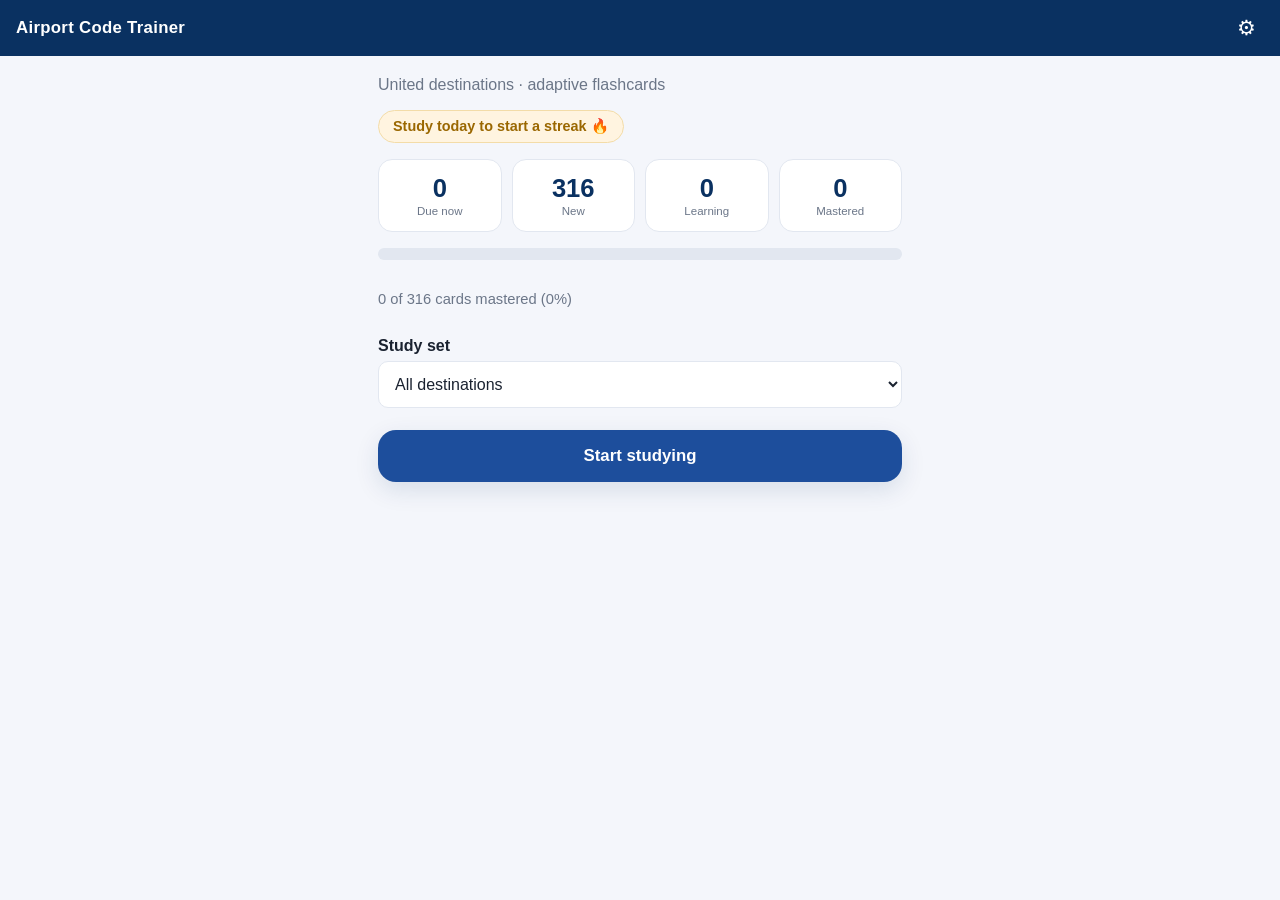
==== index.html @ 7ef23fb3 "Make mastery streak-based: 10 correct in a row = learned (same-day OK) Replaces calendar-interval ma" ====
<!DOCTYPE html>
<html lang="en">
  <head>
    <meta charset="UTF-8" />
    <meta name="viewport" content="width=device-width, initial-scale=1.0, viewport-fit=cover" />
    <meta name="theme-color" content="#0a3161" />
    <title>Airport Code Trainer</title>
    <link rel="manifest" href="manifest.webmanifest" />
    <link rel="apple-touch-icon" href="icons/icon-192.png" />
    <link rel="stylesheet" href="styles.css" />
  </head>
  <body>
    <header class="app-header">
      <h1>Airport Code Trainer</h1>
      <button id="settings-btn" class="icon-btn" aria-label="Settings">⚙︎</button>
    </header>

    <main id="app">
      <!-- HOME SCREEN -->
      <section id="home" class="screen">
        <p class="tagline">United destinations · adaptive flashcards</p>

        <div class="streak" id="streak-chip"></div>

        <div class="stats" id="stats">
          <div class="stat"><span class="stat-num" id="stat-due">0</span><span class="stat-label">Due now</span></div>
          <div class="stat"><span class="stat-num" id="stat-new">0</span><span class="stat-label">New</span></div>
          <div class="stat"><span class="stat-num" id="stat-learning">0</span><span class="stat-label">Learning</span></div>
          <div class="stat"><span class="stat-num" id="stat-mastered">0</span><span class="stat-label">Mastered</span></div>
        </div>

        <div class="progress-track" title="Share mastered">
          <div class="progress-fill" id="mastery-bar"></div>
        </div>
        <p class="muted" id="mastery-caption"></p>

        <label class="field scope-field">
          Study set
          <select id="scope-select">
            <option value="all">All destinations</option>
            <option value="Hub">Hubs only (8)</option>
            <option value="Domestic">Domestic only</option>
            <option value="International">International only</option>
          </select>
        </label>

        <button id="start-btn" class="primary big">Start studying</button>
        <p class="muted" id="nothing-due" hidden>
          Nothing is due right now — everything you've learned is resting. 🎉<br />
          Start anyway to drill or pull in new cards.
        </p>
      </section>

      <!-- STUDY SCREEN -->
      <section id="study" class="screen" hidden>
        <div class="session-bar">
          <div class="progress-track slim"><div class="progress-fill" id="session-bar"></div></div>
          <span class="muted" id="session-count"></span>
        </div>

        <div class="card" id="card" role="button" tabindex="0" aria-label="Tap to flip">
          <div class="card-dir" id="card-dir"></div>
          <div class="card-prompt" id="card-prompt"></div>
          <div class="card-answer" id="card-answer" hidden></div>
          <div class="card-hint" id="card-hint">Tap to reveal</div>
        </div>

        <div class="grade-row" id="grade-row" hidden>
          <button class="grade miss" id="miss-btn">Missed it <span class="key">1</span></button>
          <button class="grade got" id="got-btn">Got it <span class="key">2</span></button>
        </div>
        <button class="link-btn" id="end-session-btn">End session</button>
      </section>

      <!-- SUMMARY SCREEN -->
      <section id="summary" class="screen" hidden>
        <h2>Session complete 🎉</h2>
        <div class="stats">
          <div class="stat"><span class="stat-num" id="sum-reviewed">0</span><span class="stat-label">Reviewed</span></div>
          <div class="stat"><span class="stat-num" id="sum-got">0</span><span class="stat-label">Got it</span></div>
          <div class="stat"><span class="stat-num" id="sum-missed">0</span><span class="stat-label">Missed</span></div>
        </div>
        <p class="muted" id="sum-accuracy"></p>
        <button id="again-btn" class="primary big">Study more</button>
        <button class="link-btn" id="home-btn">Back home</button>
      </section>

      <!-- SETTINGS SCREEN -->
      <section id="settings" class="screen" hidden>
        <h2>Settings</h2>
        <label class="field">
          Cards to learn at once
          <input type="number" id="active-limit" min="2" max="120" step="1" />
          <span class="muted">Answer a card right 10 times in a row to learn it (just 3 to refresh one you knew). New destinations are added as you learn these — hubs and major cities first.</span>
        </label>

        <div class="settings-actions">
          <button class="secondary" id="export-btn">Export progress</button>
          <button class="secondary" id="import-btn">Import progress</button>
          <input type="file" id="import-file" accept="application/json" hidden />
          <button class="danger" id="reset-btn">Reset all progress</button>
        </div>
        <button class="link-btn" id="settings-back-btn">Back</button>
        <p class="muted footnote">
          Progress is saved on this device. Export to back it up or move to another phone.
        </p>
      </section>
    </main>

    <!-- Order matters: data + engine + storage, then the app that wires them up. -->
    <script src="js/data.js"></script>
    <script src="js/srs.js"></script>
    <script src="js/storage.js"></script>
    <script src="js/app.js"></script>
  </body>
</html>
---- styles.css ----
:root {
  --navy: #0a3161;       /* United-ish deep blue */
  --blue: #1d4e9c;
  --sky: #4a90d9;
  --gold: #f0a500;
  --bg: #f4f6fb;
  --card: #ffffff;
  --ink: #1a2230;
  --muted: #6b7688;
  --good: #2e8b57;
  --bad: #c0392b;
  --line: #e2e7f0;
  --radius: 18px;
  --shadow: 0 8px 24px rgba(10, 49, 97, 0.12);
}

* { box-sizing: border-box; }

/* Force the `hidden` attribute to always win. Author `display` rules (e.g.
   .screen { display:flex }) otherwise override the browser's [hidden] rule,
   which would leave every screen rendered at once and break navigation. */
[hidden] { display: none !important; }

html, body {
  margin: 0;
  padding: 0;
  background: var(--bg);
  color: var(--ink);
  font-family: -apple-system, BlinkMacSystemFont, "Segoe UI", Roboto, Helvetica, Arial, sans-serif;
  -webkit-font-smoothing: antialiased;
}

body {
  min-height: 100vh;
  display: flex;
  flex-direction: column;
}

/* Header */
.app-header {
  background: var(--navy);
  color: #fff;
  display: flex;
  align-items: center;
  justify-content: space-between;
  padding: env(safe-area-inset-top, 0) 16px 0;
  height: calc(56px + env(safe-area-inset-top, 0));
}
.app-header h1 {
  font-size: 1.05rem;
  letter-spacing: 0.3px;
  margin: 0;
}
.icon-btn {
  background: transparent;
  border: none;
  color: #fff;
  font-size: 1.3rem;
  cursor: pointer;
  padding: 8px;
}

/* Layout */
#app {
  flex: 1;
  width: 100%;
  max-width: 560px;
  margin: 0 auto;
  padding: 20px 18px calc(28px + env(safe-area-inset-bottom, 0));
  display: flex;
  flex-direction: column;
}
.screen { display: flex; flex-direction: column; gap: 16px; }

.tagline { color: var(--muted); margin: 0; }
.streak {
  align-self: flex-start;
  background: #fff4e0;
  color: #9a6700;
  border: 1px solid #f3dca8;
  border-radius: 999px;
  padding: 7px 14px;
  font-size: 0.9rem;
  font-weight: 700;
}
.scope-field select {
  padding: 13px 12px;
  font-size: 1rem;
  border: 1px solid var(--line);
  border-radius: 10px;
  background: #fff;
  color: var(--ink);
}
.muted { color: var(--muted); font-size: 0.92rem; }
.footnote { margin-top: 8px; }
h2 { margin: 4px 0; }

/* Stats grid */
.stats {
  display: grid;
  grid-template-columns: repeat(4, 1fr);
  gap: 10px;
}
.stat {
  background: var(--card);
  border: 1px solid var(--line);
  border-radius: 14px;
  padding: 14px 6px;
  text-align: center;
}
.stat-num { display: block; font-size: 1.6rem; font-weight: 700; color: var(--navy); }
.stat-label { display: block; font-size: 0.72rem; color: var(--muted); margin-top: 2px; }

/* Progress bars */
.progress-track {
  background: var(--line);
  border-radius: 999px;
  height: 12px;
  overflow: hidden;
}
.progress-track.slim { height: 8px; flex: 1; }
.progress-fill {
  height: 100%;
  width: 0%;
  background: linear-gradient(90deg, var(--sky), var(--gold));
  transition: width 0.25s ease;
}

/* Buttons */
button { font-family: inherit; }
.primary {
  background: var(--blue);
  color: #fff;
  border: none;
  border-radius: var(--radius);
  padding: 16px;
  font-size: 1.05rem;
  font-weight: 600;
  cursor: pointer;
  box-shadow: var(--shadow);
}
.primary:active { transform: translateY(1px); }
.big { margin-top: 6px; }
.secondary {
  background: #fff;
  color: var(--navy);
  border: 1px solid var(--line);
  border-radius: 12px;
  padding: 14px;
  font-size: 1rem;
  cursor: pointer;
}
.danger {
  background: #fff;
  color: var(--bad);
  border: 1px solid #f0c9c4;
  border-radius: 12px;
  padding: 14px;
  font-size: 1rem;
  cursor: pointer;
}
.link-btn {
  background: none;
  border: none;
  color: var(--muted);
  text-decoration: underline;
  cursor: pointer;
  padding: 8px;
  align-self: center;
}

/* Study card */
.session-bar { display: flex; align-items: center; gap: 10px; }
.card {
  background: var(--card);
  border: 1px solid var(--line);
  border-radius: var(--radius);
  box-shadow: var(--shadow);
  min-height: 46vh;
  display: flex;
  flex-direction: column;
  align-items: center;
  justify-content: center;
  gap: 12px;
  padding: 24px;
  text-align: center;
  cursor: pointer;
  user-select: none;
  transition: border-color 0.2s ease;
}
.card.flipped { border-color: var(--sky); }
.card-dir {
  text-transform: uppercase;
  letter-spacing: 1.5px;
  font-size: 0.72rem;
  color: var(--muted);
}
.card-prompt {
  font-size: 3.2rem;
  font-weight: 800;
  color: var(--navy);
  line-height: 1.1;
}
.card-answer {
  font-size: 1.7rem;
  font-weight: 600;
  color: var(--blue);
  border-top: 1px dashed var(--line);
  padding-top: 16px;
  width: 100%;
}
.card-hint { color: var(--muted); font-size: 0.85rem; }

/* Grade buttons */
.grade-row { display: grid; grid-template-columns: 1fr 1fr; gap: 12px; }
.grade {
  border: none;
  border-radius: var(--radius);
  padding: 18px;
  font-size: 1.05rem;
  font-weight: 700;
  color: #fff;
  cursor: pointer;
  display: flex;
  align-items: center;
  justify-content: center;
  gap: 8px;
}
.grade:active { transform: translateY(1px); }
.grade.miss { background: var(--bad); }
.grade.got { background: var(--good); }
.key {
  font-size: 0.7rem;
  opacity: 0.7;
  border: 1px solid rgba(255, 255, 255, 0.5);
  border-radius: 5px;
  padding: 1px 6px;
}

/* Settings */
.field { display: flex; flex-direction: column; gap: 6px; font-weight: 600; }
.field input {
  padding: 12px;
  font-size: 1rem;
  border: 1px solid var(--line);
  border-radius: 10px;
}
.settings-actions { display: flex; flex-direction: column; gap: 10px; margin-top: 8px; }

/* Desktop: keys are only relevant with a keyboard */
@media (hover: none) {
  .key { display: none; }
}
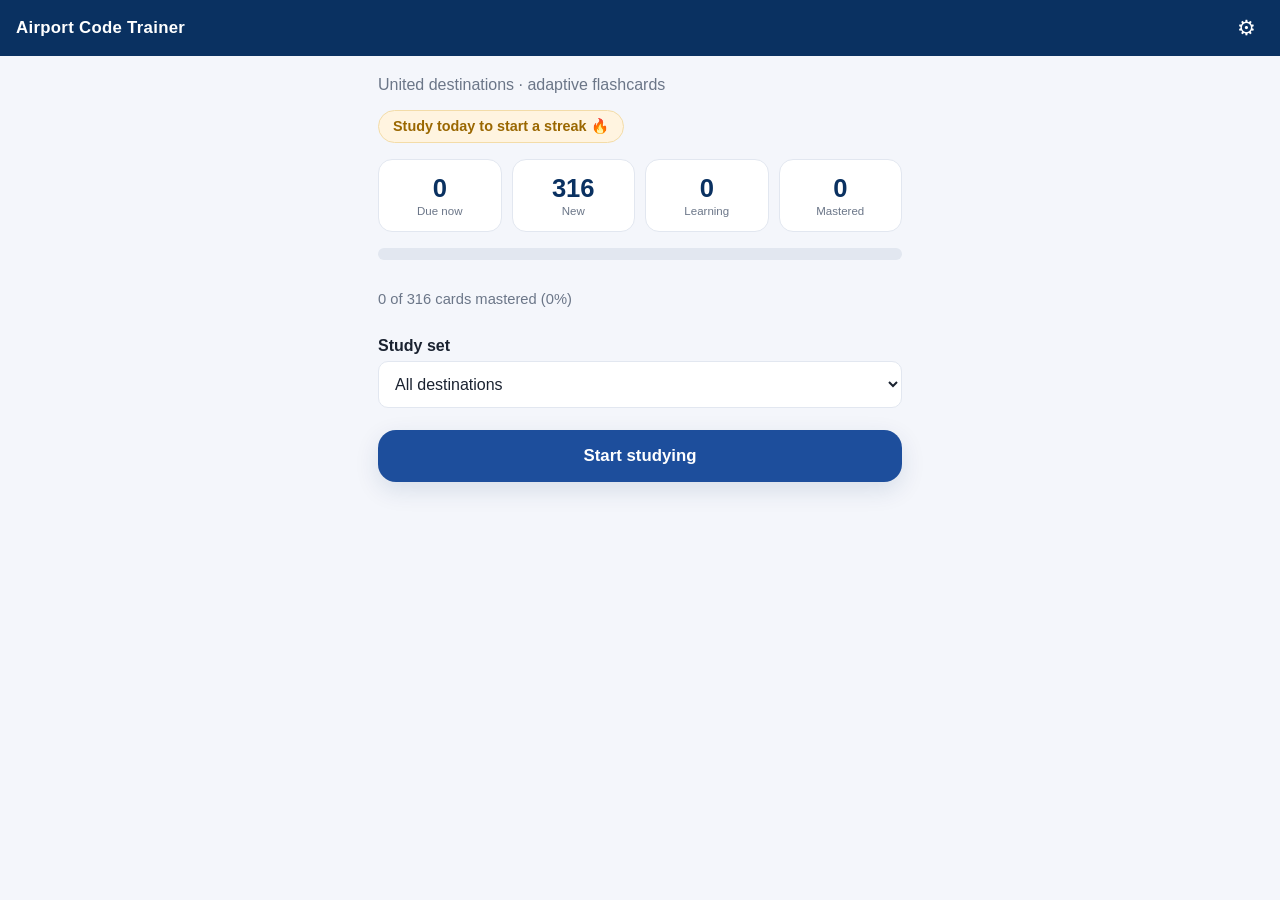
==== commit 75793e9f: "Lower relearn refresh from 3 to 2 correct in a row A card she already knew but later missed now retu" ====
--- a/index.html
+++ b/index.html
@@ -59,6 +59,7 @@
         </div>
 
         <div class="card" id="card" role="button" tabindex="0" aria-label="Tap to flip">
+          <div class="card-streak" id="card-streak"></div>
           <div class="card-dir" id="card-dir"></div>
           <div class="card-prompt" id="card-prompt"></div>
           <div class="card-answer" id="card-answer" hidden></div>
@@ -91,7 +92,7 @@
         <label class="field">
           Cards to learn at once
           <input type="number" id="active-limit" min="2" max="120" step="1" />
-          <span class="muted">Answer a card right 10 times in a row to learn it (just 3 to refresh one you knew). New destinations are added as you learn these — hubs and major cities first.</span>
+          <span class="muted">Answer a card right 4 times in a row to learn it (just 2 to refresh one you knew). New destinations are added as you learn these — hubs and major cities first.</span>
         </label>
 
         <div class="settings-actions">
@@ -107,6 +108,9 @@
       </section>
     </main>
 
+    <!-- Pops up after a hot streak of correct answers. -->
+    <div id="cheer-toast" class="cheer-toast" role="status" aria-live="polite"></div>
+
     <!-- Order matters: data + engine + storage, then the app that wires them up. -->
     <script src="js/data.js"></script>
     <script src="js/srs.js"></script>
--- a/styles.css
+++ b/styles.css
@@ -173,6 +173,7 @@
 .session-bar { display: flex; align-items: center; gap: 10px; }
 .card {
   background: var(--card);
+  position: relative;
   border: 1px solid var(--line);
   border-radius: var(--radius);
   box-shadow: var(--shadow);
@@ -189,6 +190,23 @@
   transition: border-color 0.2s ease;
 }
 .card.flipped { border-color: var(--sky); }
+.card-streak {
+  position: absolute;
+  top: 12px;
+  right: 14px;
+  font-size: 0.8rem;
+  font-weight: 700;
+  color: var(--gold);
+  background: #fff7e6;
+  border: 1px solid #f3dca8;
+  border-radius: 999px;
+  padding: 4px 10px;
+}
+.card-streak.known {
+  color: var(--good);
+  background: #e9f7ef;
+  border-color: #bfe6cd;
+}
 .card-dir {
   text-transform: uppercase;
   letter-spacing: 1.5px;
@@ -247,6 +265,46 @@
 }
 .settings-actions { display: flex; flex-direction: column; gap: 10px; margin-top: 8px; }
 
+/* Encouragement toast for Corrine */
+.cheer-toast {
+  position: fixed;
+  left: 50%;
+  top: calc(64px + env(safe-area-inset-top, 0));
+  transform: translate(-50%, -16px);
+  z-index: 50;
+  max-width: min(92vw, 460px);
+  text-align: center;
+  font-weight: 700;
+  line-height: 1.35;
+  color: #fff;
+  background: linear-gradient(135deg, var(--blue), var(--gold));
+  border-radius: 16px;
+  padding: 14px 18px;
+  box-shadow: 0 12px 30px rgba(10, 49, 97, 0.28);
+  opacity: 0;
+  visibility: hidden;
+  pointer-events: none;
+  transition: opacity 0.3s ease, transform 0.3s ease;
+}
+.cheer-toast.show {
+  opacity: 1;
+  visibility: visible;
+  transform: translate(-50%, 0);
+  animation: cheer-pop 0.42s ease;
+}
+.cheer-toast.maple {
+  background: linear-gradient(135deg, #d6336c, var(--gold));
+  font-size: 1.05rem;
+}
+@keyframes cheer-pop {
+  0% { transform: translate(-50%, -16px) scale(0.9); }
+  60% { transform: translate(-50%, 0) scale(1.04); }
+  100% { transform: translate(-50%, 0) scale(1); }
+}
+@media (prefers-reduced-motion: reduce) {
+  .cheer-toast, .cheer-toast.show { transition: opacity 0.2s ease; animation: none; }
+}
+
 /* Desktop: keys are only relevant with a keyboard */
 @media (hover: none) {
   .key { display: none; }
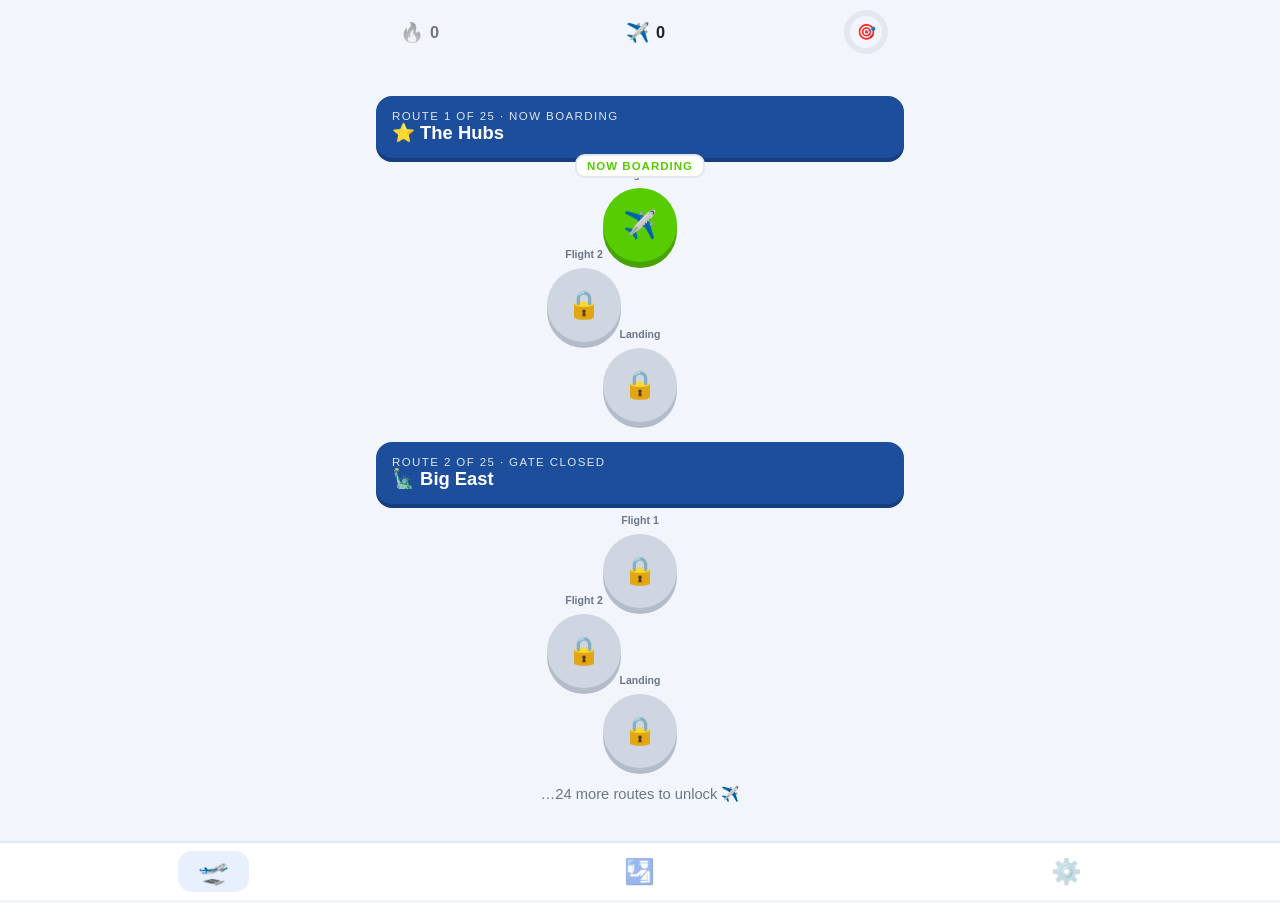
==== commit 3aa10a4e: "Rebuild as Corrine's Flight Academy — a Duolingo-style game Complete gamified rewrite driven by a 4-" ====
--- a/index.html
+++ b/index.html
@@ -4,117 +4,151 @@
     <meta charset="UTF-8" />
     <meta name="viewport" content="width=device-width, initial-scale=1.0, viewport-fit=cover" />
     <meta name="theme-color" content="#0a3161" />
-    <title>Airport Code Trainer</title>
+    <title>Corrine's Flight Academy</title>
     <link rel="manifest" href="manifest.webmanifest" />
     <link rel="apple-touch-icon" href="icons/icon-192.png" />
     <link rel="stylesheet" href="styles.css" />
   </head>
   <body>
-    <header class="app-header">
-      <h1>Airport Code Trainer</h1>
-      <button id="settings-btn" class="icon-btn" aria-label="Settings">⚙︎</button>
-    </header>
-
     <main id="app">
-      <!-- HOME SCREEN -->
-      <section id="home" class="screen">
-        <p class="tagline">United destinations · adaptive flashcards</p>
-
-        <div class="streak" id="streak-chip"></div>
-
-        <div class="stats" id="stats">
-          <div class="stat"><span class="stat-num" id="stat-due">0</span><span class="stat-label">Due now</span></div>
-          <div class="stat"><span class="stat-num" id="stat-new">0</span><span class="stat-label">New</span></div>
-          <div class="stat"><span class="stat-num" id="stat-learning">0</span><span class="stat-label">Learning</span></div>
-          <div class="stat"><span class="stat-num" id="stat-mastered">0</span><span class="stat-label">Mastered</span></div>
+      <!-- ===== PATH (home) ===== -->
+      <section id="path-screen" class="screen">
+        <div class="topbar">
+          <button class="stat-chip streak-chip" id="streak-chip" aria-label="Day streak">
+            <span class="ico">🔥</span><span id="streak-num">0</span>
+          </button>
+          <button class="stat-chip" id="miles-chip" aria-label="Sky Miles">
+            <span class="ico">✈️</span><span id="miles-num">0</span>
+          </button>
+          <div class="goal-ring" id="goal-ring" style="position:relative" title="Daily goal">
+            <span class="plane" id="goal-plane">🎯</span>
+          </div>
         </div>
 
-        <div class="progress-track" title="Share mastered">
-          <div class="progress-fill" id="mastery-bar"></div>
+        <div class="banner" id="risk-banner" hidden>
+          <span>⏰</span><span id="risk-text">Your streak is waiting — land one flight today!</span>
         </div>
-        <p class="muted" id="mastery-caption"></p>
 
-        <label class="field scope-field">
-          Study set
-          <select id="scope-select">
-            <option value="all">All destinations</option>
-            <option value="Hub">Hubs only (8)</option>
-            <option value="Domestic">Domestic only</option>
-            <option value="International">International only</option>
-          </select>
-        </label>
-
-        <button id="start-btn" class="primary big">Start studying</button>
-        <p class="muted" id="nothing-due" hidden>
-          Nothing is due right now — everything you've learned is resting. 🎉<br />
-          Start anyway to drill or pull in new cards.
-        </p>
+        <div id="path-container"><!-- units + nodes rendered by app.js --></div>
       </section>
 
-      <!-- STUDY SCREEN -->
-      <section id="study" class="screen" hidden>
-        <div class="session-bar">
-          <div class="progress-track slim"><div class="progress-fill" id="session-bar"></div></div>
-          <span class="muted" id="session-count"></span>
+      <!-- ===== LESSON ===== -->
+      <section id="lesson-screen" class="screen" hidden>
+        <div class="lesson-top">
+          <button class="quit-btn" id="quit-btn" aria-label="Quit lesson">✕</button>
+          <div class="lesson-bar"><div class="fill" id="lesson-fill"></div></div>
+          <div class="combo-flame" id="combo-flame"></div>
         </div>
 
-        <div class="card" id="card" role="button" tabindex="0" aria-label="Tap to flip">
-          <div class="card-streak" id="card-streak"></div>
-          <div class="card-dir" id="card-dir"></div>
-          <div class="card-prompt" id="card-prompt"></div>
-          <div class="card-answer" id="card-answer" hidden></div>
-          <div class="card-hint" id="card-hint">Tap to reveal</div>
+        <div class="maple" id="maple">
+          <span class="dog" id="maple-dog">🐕</span>
+          <span class="bubble" id="maple-bubble" hidden></span>
         </div>
 
-        <div class="grade-row" id="grade-row" hidden>
-          <button class="grade miss" id="miss-btn">Missed it <span class="key">1</span></button>
-          <button class="grade got" id="got-btn">Got it <span class="key">2</span></button>
-        </div>
-        <button class="link-btn" id="end-session-btn">End session</button>
+        <div class="q-area" id="q-area"><!-- question rendered by app.js --></div>
+
+        <button class="btn blue" id="check-btn" hidden disabled>Check</button>
       </section>
 
-      <!-- SUMMARY SCREEN -->
-      <section id="summary" class="screen" hidden>
-        <h2>Session complete 🎉</h2>
-        <div class="stats">
-          <div class="stat"><span class="stat-num" id="sum-reviewed">0</span><span class="stat-label">Reviewed</span></div>
-          <div class="stat"><span class="stat-num" id="sum-got">0</span><span class="stat-label">Got it</span></div>
-          <div class="stat"><span class="stat-num" id="sum-missed">0</span><span class="stat-label">Missed</span></div>
+      <!-- ===== LESSON COMPLETE (boarding pass) ===== -->
+      <section id="complete-screen" class="screen" hidden>
+        <div class="complete-wrap">
+          <div class="complete-title" id="complete-title">Flight landed! 🛬</div>
+          <div class="stars-big" id="complete-stars"></div>
+          <div class="boarding-pass">
+            <div class="bp-head">
+              <span>UNITED FLIGHT ACADEMY</span><span id="bp-flight">UA 1234</span>
+            </div>
+            <div class="bp-body wide" style="padding-bottom:4px">
+              <div class="bp-stat">
+                <div class="lbl">Passenger</div>
+                <div class="num" style="font-size:1.1rem">HACHMON / CORRINE</div>
+              </div>
+            </div>
+            <div class="bp-body">
+              <div class="bp-stat"><div class="num" id="bp-miles">+0</div><div class="lbl">Miles</div></div>
+              <div class="bp-stat"><div class="num" id="bp-acc">0%</div><div class="lbl">Accuracy</div></div>
+              <div class="bp-stat"><div class="num" id="bp-combo">0</div><div class="lbl">Best combo</div></div>
+            </div>
+            <div class="bp-tear"></div>
+            <div class="bp-foot" id="bp-note">🐕 Maple approves this landing.</div>
+          </div>
+          <button class="btn" id="continue-btn" style="width:100%">Continue</button>
+          <button class="btn ghost" id="bonus-btn" style="width:100%" hidden>⚡ Final Boarding — 45s bonus round</button>
+          <button class="btn ghost" id="path-btn" style="width:100%" hidden>Back to the path</button>
         </div>
-        <p class="muted" id="sum-accuracy"></p>
-        <button id="again-btn" class="primary big">Study more</button>
-        <button class="link-btn" id="home-btn">Back home</button>
       </section>
 
-      <!-- SETTINGS SCREEN -->
-      <section id="settings" class="screen" hidden>
-        <h2>Settings</h2>
-        <label class="field">
-          Cards to learn at once
-          <input type="number" id="active-limit" min="2" max="120" step="1" />
-          <span class="muted">Answer a card right 4 times in a row to learn it (just 2 to refresh one you knew). New destinations are added as you learn these — hubs and major cities first.</span>
-        </label>
+      <!-- ===== PASSPORT ===== -->
+      <section id="passport-screen" class="screen" hidden>
+        <div class="passport-head">
+          <div class="muted" style="color:#cfe0f5">CREW RANK</div>
+          <div class="rank-name" id="rank-name">Trainee 🎓</div>
+          <div class="rank-bar"><div class="fill" id="rank-fill"></div></div>
+          <div id="rank-next" style="font-size:0.85rem; opacity:0.85"></div>
+        </div>
+        <h2 class="section">🛂 Passport stamps</h2>
+        <div class="stamps" id="stamps"></div>
+        <h2 class="section">🎖️ Badges</h2>
+        <div class="badges-row" id="badges"></div>
+      </section>
 
-        <div class="settings-actions">
-          <button class="secondary" id="export-btn">Export progress</button>
-          <button class="secondary" id="import-btn">Import progress</button>
+      <!-- ===== SETTINGS ===== -->
+      <section id="settings-screen" class="screen" hidden>
+        <div class="settings-list">
+          <div class="setting-row">
+            <span>🔊 Sound effects</span>
+            <label class="switch"><input type="checkbox" id="sound-toggle" /><span class="knob"></span></label>
+          </div>
+          <div class="setting-row">
+            <span>🎯 Daily goal (miles)</span>
+            <input type="number" id="goal-input" min="10" max="500" step="10" />
+          </div>
+          <div class="setting-row">
+            <span>🌦️ Weather Delay (streak shield)<br /><small class="muted" id="freeze-status"></small></span>
+            <button class="btn blue" id="freeze-btn" style="padding:10px 12px; font-size:0.8rem">Buy · 200 ✈️</button>
+          </div>
+          <div class="setting-row"><span>💾 Back up progress</span><button class="btn ghost" id="export-btn" style="padding:10px 12px; font-size:0.8rem">Export</button></div>
+          <div class="setting-row"><span>📥 Restore progress</span><button class="btn ghost" id="import-btn" style="padding:10px 12px; font-size:0.8rem">Import</button></div>
           <input type="file" id="import-file" accept="application/json" hidden />
-          <button class="danger" id="reset-btn">Reset all progress</button>
+          <div class="setting-row"><span>🗑️ Reset everything</span><button class="btn red" id="reset-btn" style="padding:10px 12px; font-size:0.8rem">Reset</button></div>
+          <p class="muted">Progress is saved on this device. Export to move to another phone.</p>
         </div>
-        <button class="link-btn" id="settings-back-btn">Back</button>
-        <p class="muted footnote">
-          Progress is saved on this device. Export to back it up or move to another phone.
-        </p>
       </section>
     </main>
 
-    <!-- Pops up after a hot streak of correct answers. -->
-    <div id="cheer-toast" class="cheer-toast" role="status" aria-live="polite"></div>
+    <!-- Maple celebration overlay -->
+    <div class="cheer-overlay" id="cheer-overlay">
+      <div class="cheer-card">
+        <div class="big-dog" id="cheer-dog">🐕</div>
+        <div class="msg" id="cheer-msg"></div>
+        <button class="btn" id="cheer-btn">Aww! Continue</button>
+      </div>
+    </div>
 
-    <!-- Order matters: data + engine + storage, then the app that wires them up. -->
+    <!-- Answer feedback footer -->
+    <div class="feedback" id="feedback">
+      <div class="feedback-inner">
+        <div class="headline" id="fb-headline"></div>
+        <div class="detail" id="fb-detail"></div>
+        <div class="hint" id="fb-hint"></div>
+        <button class="btn" id="fb-continue">Continue</button>
+      </div>
+    </div>
+
+    <!-- Bottom tabs -->
+    <nav class="tabbar" id="tabbar">
+      <button class="tab active" data-tab="path" aria-label="Flight path">🛫</button>
+      <button class="tab" data-tab="passport" aria-label="Passport">🛂</button>
+      <button class="tab" data-tab="settings" aria-label="Settings">⚙️</button>
+    </nav>
+
+    <!-- Order matters: data + engines first, then the app that wires them up. -->
     <script src="js/data.js"></script>
     <script src="js/srs.js"></script>
     <script src="js/storage.js"></script>
+    <script src="js/audio.js"></script>
+    <script src="js/game.js"></script>
     <script src="js/app.js"></script>
   </body>
 </html>
--- a/styles.css
+++ b/styles.css
@@ -1,24 +1,31 @@
+/* ============================================================
+   Corrine's Flight Academy — design system
+   Duolingo-style juice on a United-inspired palette.
+   ============================================================ */
 :root {
-  --navy: #0a3161;       /* United-ish deep blue */
+  --navy: #0a3161;
   --blue: #1d4e9c;
+  --blue-dark: #163e7e;
   --sky: #4a90d9;
   --gold: #f0a500;
-  --bg: #f4f6fb;
+  --gold-dark: #c98a00;
+  --green: #58cc02;      /* correct */
+  --green-dark: #46a302;
+  --green-bg: #d7ffb8;
+  --red: #ff4b4b;        /* wrong */
+  --red-dark: #d33131;
+  --red-bg: #ffdfe0;
+  --bg: #f2f5fb;
   --card: #ffffff;
   --ink: #1a2230;
   --muted: #6b7688;
-  --good: #2e8b57;
-  --bad: #c0392b;
   --line: #e2e7f0;
+  --locked: #cfd6e2;
   --radius: 18px;
   --shadow: 0 8px 24px rgba(10, 49, 97, 0.12);
 }
 
-* { box-sizing: border-box; }
-
-/* Force the `hidden` attribute to always win. Author `display` rules (e.g.
-   .screen { display:flex }) otherwise override the browser's [hidden] rule,
-   which would leave every screen rendered at once and break navigation. */
+* { box-sizing: border-box; -webkit-tap-highlight-color: transparent; }
 [hidden] { display: none !important; }
 
 html, body {
@@ -28,284 +35,531 @@
   color: var(--ink);
   font-family: -apple-system, BlinkMacSystemFont, "Segoe UI", Roboto, Helvetica, Arial, sans-serif;
   -webkit-font-smoothing: antialiased;
-}
-
-body {
-  min-height: 100vh;
-  display: flex;
-  flex-direction: column;
-}
-
-/* Header */
-.app-header {
-  background: var(--navy);
-  color: #fff;
+  overscroll-behavior-y: none;
+}
+body { min-height: 100vh; display: flex; flex-direction: column; }
+
+button { font-family: inherit; cursor: pointer; }
+.muted { color: var(--muted); font-size: 0.92rem; }
+
+/* ---------- Top status bar (path screen) ---------- */
+.topbar {
+  position: sticky;
+  top: 0;
+  z-index: 20;
+  background: var(--bg);
   display: flex;
   align-items: center;
   justify-content: space-between;
-  padding: env(safe-area-inset-top, 0) 16px 0;
-  height: calc(56px + env(safe-area-inset-top, 0));
-}
-.app-header h1 {
-  font-size: 1.05rem;
-  letter-spacing: 0.3px;
-  margin: 0;
-}
-.icon-btn {
-  background: transparent;
+  gap: 10px;
+  padding: calc(10px + env(safe-area-inset-top, 0)) 16px 10px;
+  max-width: 560px;
+  margin: 0 auto;
+  width: 100%;
+}
+.stat-chip {
+  display: flex;
+  align-items: center;
+  gap: 6px;
+  font-weight: 800;
+  font-size: 1.02rem;
   border: none;
-  color: #fff;
-  font-size: 1.3rem;
-  cursor: pointer;
-  padding: 8px;
-}
-
-/* Layout */
+  background: none;
+  color: var(--ink);
+  padding: 6px 8px;
+  border-radius: 12px;
+}
+.stat-chip .ico { font-size: 1.2rem; }
+.streak-chip.cold { filter: grayscale(1); opacity: 0.6; }
+
+/* Daily goal ring */
+.goal-ring {
+  --pct: 0;
+  width: 44px;
+  height: 44px;
+  border-radius: 50%;
+  background: conic-gradient(var(--gold) calc(var(--pct) * 1%), var(--line) 0);
+  display: grid;
+  place-items: center;
+  flex: none;
+}
+.goal-ring::after {
+  content: "";
+  position: absolute;
+  width: 32px;
+  height: 32px;
+  border-radius: 50%;
+  background: var(--bg);
+}
+.goal-ring .plane { position: relative; z-index: 1; font-size: 0.95rem; }
+.goal-ring.done { background: conic-gradient(var(--green) 100%, var(--green) 0); animation: pop 0.4s ease; }
+
+/* ---------- App layout ---------- */
 #app {
   flex: 1;
   width: 100%;
   max-width: 560px;
   margin: 0 auto;
-  padding: 20px 18px calc(28px + env(safe-area-inset-bottom, 0));
+  padding: 0 16px calc(86px + env(safe-area-inset-bottom, 0));
   display: flex;
   flex-direction: column;
 }
-.screen { display: flex; flex-direction: column; gap: 16px; }
-
-.tagline { color: var(--muted); margin: 0; }
-.streak {
-  align-self: flex-start;
+.screen { display: flex; flex-direction: column; gap: 14px; }
+
+/* ---------- Streak-at-risk / info banner ---------- */
+.banner {
   background: #fff4e0;
+  border: 2px solid #f3dca8;
   color: #9a6700;
-  border: 1px solid #f3dca8;
+  border-radius: 14px;
+  padding: 12px 14px;
+  font-weight: 700;
+  font-size: 0.95rem;
+  display: flex;
+  gap: 10px;
+  align-items: center;
+}
+
+/* ---------- The flight path ---------- */
+.unit-header {
+  margin-top: 18px;
+  background: var(--blue);
+  color: #fff;
+  border-radius: 16px;
+  padding: 14px 16px;
+  box-shadow: 0 4px 0 var(--blue-dark);
+}
+.unit-header.done { background: var(--gold); box-shadow: 0 4px 0 var(--gold-dark); color: #5b3f00; }
+.unit-header .kicker { font-size: 0.72rem; text-transform: uppercase; letter-spacing: 1.4px; opacity: 0.85; }
+.unit-header .name { font-size: 1.15rem; font-weight: 800; }
+
+.path { display: flex; flex-direction: column; align-items: center; gap: 6px; padding: 10px 0 2px; }
+.path-row { display: flex; justify-content: center; width: 100%; }
+/* gentle S-curve like Duolingo */
+.path-row:nth-child(4n+1) { transform: translateX(0); }
+.path-row:nth-child(4n+2) { transform: translateX(-56px); }
+.path-row:nth-child(4n+3) { transform: translateX(0); }
+.path-row:nth-child(4n)   { transform: translateX(56px); }
+
+.node {
+  width: 74px;
+  height: 74px;
+  border-radius: 50%;
+  border: none;
+  font-size: 1.7rem;
+  display: grid;
+  place-items: center;
+  position: relative;
+  color: #fff;
+  background: var(--green);
+  box-shadow: 0 6px 0 var(--green-dark);
+  transition: transform 0.08s ease;
+}
+.node:active { transform: translateY(4px); box-shadow: 0 2px 0 var(--green-dark); }
+.node.locked { background: var(--locked); box-shadow: 0 6px 0 #b4bcca; color: #8d97a8; pointer-events: none; }
+.node.done { background: var(--gold); box-shadow: 0 6px 0 var(--gold-dark); }
+.node.current { animation: pulse 1.6s ease infinite; }
+.node.review { background: var(--sky); box-shadow: 0 6px 0 #2f6cb0; }
+.node .stars {
+  position: absolute;
+  bottom: -14px;
+  font-size: 0.72rem;
+  letter-spacing: 1px;
+  text-shadow: 0 1px 2px rgba(0,0,0,0.25);
+}
+.node .node-label {
+  position: absolute;
+  top: -20px;
+  font-size: 0.66rem;
+  font-weight: 800;
+  color: var(--muted);
+  white-space: nowrap;
+}
+@keyframes pulse {
+  0%, 100% { transform: scale(1); }
+  50% { transform: scale(1.07); }
+}
+
+.start-pill {
+  position: absolute;
+  top: -34px;
+  left: 50%;
+  transform: translateX(-50%);
+  background: #fff;
+  color: var(--green);
+  font-weight: 800;
+  font-size: 0.72rem;
+  letter-spacing: 1px;
+  border: 2px solid var(--line);
+  border-radius: 10px;
+  padding: 4px 10px;
+  animation: bob 1.4s ease infinite;
+  white-space: nowrap;
+}
+@keyframes bob { 0%,100% { transform: translate(-50%, 0); } 50% { transform: translate(-50%, -5px); } }
+
+/* ---------- Bottom tab bar ---------- */
+.tabbar {
+  position: fixed;
+  bottom: 0;
+  left: 0;
+  right: 0;
+  z-index: 30;
+  background: var(--card);
+  border-top: 2px solid var(--line);
+  display: flex;
+  justify-content: space-around;
+  padding: 8px 0 calc(8px + env(safe-area-inset-bottom, 0));
+}
+.tab {
+  background: none;
+  border: none;
+  font-size: 1.55rem;
+  padding: 6px 20px;
+  border-radius: 14px;
+  opacity: 0.45;
+  transition: opacity 0.15s ease;
+}
+.tab.active { opacity: 1; background: #e8f0fe; }
+
+/* ---------- Lesson screen ---------- */
+.lesson-top {
+  display: flex;
+  align-items: center;
+  gap: 12px;
+  padding-top: calc(12px + env(safe-area-inset-top, 0));
+}
+.quit-btn { background: none; border: none; font-size: 1.4rem; color: var(--muted); padding: 4px 8px; }
+.lesson-bar { flex: 1; background: var(--line); border-radius: 999px; height: 14px; overflow: hidden; }
+.lesson-bar .fill {
+  height: 100%;
+  width: 0%;
   border-radius: 999px;
-  padding: 7px 14px;
+  background: var(--green);
+  transition: width 0.35s cubic-bezier(0.22, 1, 0.36, 1);
+}
+.combo-flame { font-weight: 800; font-size: 0.95rem; color: var(--gold-dark); min-width: 52px; text-align: right; }
+.combo-flame.hot { animation: pop 0.3s ease; }
+
+.q-area { display: flex; flex-direction: column; gap: 14px; margin-top: 8px; }
+.q-sub { font-weight: 800; font-size: 1.05rem; }
+
+/* big split-flap style prompt */
+.q-prompt {
+  align-self: center;
+  background: #1b2233;
+  color: #ffd66e;
+  font-family: "SF Mono", ui-monospace, Menlo, Consolas, monospace;
+  font-size: 2.6rem;
+  font-weight: 700;
+  letter-spacing: 6px;
+  padding: 16px 22px;
+  border-radius: 12px;
+  box-shadow: inset 0 -3px 0 rgba(0,0,0,0.4), var(--shadow);
+  text-align: center;
+  min-width: 60%;
+  animation: flapIn 0.3s ease;
+}
+.q-prompt.city { font-size: 1.6rem; letter-spacing: 2px; }
+@keyframes flapIn { from { transform: rotateX(70deg); opacity: 0; } to { transform: rotateX(0); opacity: 1; } }
+
+/* mascot */
+.maple {
+  align-self: center;
+  display: flex;
+  align-items: center;
+  gap: 10px;
+  min-height: 44px;
+}
+.maple .dog { font-size: 2rem; transition: transform 0.2s ease; }
+.maple.happy .dog { animation: bounce 0.5s ease; }
+.maple.sad .dog { filter: grayscale(0.6); }
+.maple .bubble {
+  background: var(--card);
+  border: 2px solid var(--line);
+  border-radius: 14px;
+  padding: 8px 12px;
+  font-weight: 700;
   font-size: 0.9rem;
-  font-weight: 700;
-}
-.scope-field select {
-  padding: 13px 12px;
+  max-width: 260px;
+}
+@keyframes bounce { 0%,100% { transform: translateY(0); } 40% { transform: translateY(-12px); } 70% { transform: translateY(-4px); } }
+
+/* answer options — juicy 3D buttons */
+.options { display: grid; grid-template-columns: 1fr; gap: 10px; }
+.options.grid2 { grid-template-columns: 1fr 1fr; }
+.opt {
+  background: var(--card);
+  border: 2px solid var(--line);
+  border-bottom-width: 4px;
+  border-radius: 14px;
+  padding: 15px 14px;
+  font-size: 1.05rem;
+  font-weight: 700;
+  color: var(--ink);
+  text-align: center;
+  transition: transform 0.06s ease, background 0.12s ease, border-color 0.12s ease;
+}
+.opt:active { transform: translateY(2px); border-bottom-width: 2px; }
+.opt.code { font-family: ui-monospace, Menlo, monospace; letter-spacing: 3px; font-size: 1.2rem; }
+.opt.correct { background: var(--green-bg); border-color: var(--green); color: var(--green-dark); animation: pop 0.3s ease; }
+.opt.wrong { background: var(--red-bg); border-color: var(--red); color: var(--red-dark); animation: shake 0.4s ease; }
+.opt.dim { opacity: 0.4; pointer-events: none; }
+.opt.matched { background: var(--green-bg); border-color: var(--green); opacity: 0.55; pointer-events: none; }
+.opt.selected { border-color: var(--sky); background: #e8f2fd; }
+@keyframes pop { 0% { transform: scale(1); } 50% { transform: scale(1.06); } 100% { transform: scale(1); } }
+@keyframes shake {
+  0%,100% { transform: translateX(0); }
+  20% { transform: translateX(-7px); }
+  40% { transform: translateX(7px); }
+  60% { transform: translateX(-5px); }
+  80% { transform: translateX(5px); }
+}
+
+/* typing exercise */
+.type-row { display: flex; gap: 10px; justify-content: center; }
+.type-box {
+  width: 64px;
+  height: 76px;
+  border: 2px solid var(--line);
+  border-bottom-width: 4px;
+  border-radius: 14px;
+  background: var(--card);
+  font-family: ui-monospace, Menlo, monospace;
+  font-size: 2.2rem;
+  font-weight: 800;
+  text-align: center;
+  text-transform: uppercase;
+  color: var(--ink);
+  caret-color: var(--sky);
+}
+.type-box:focus { outline: none; border-color: var(--sky); }
+.type-hidden {
+  position: absolute;
+  opacity: 0;
+  height: 0;
+  width: 0;
+  border: 0;
+  padding: 0;
+}
+
+/* pairs board */
+.pairs-grid { display: grid; grid-template-columns: 1fr 1fr; gap: 10px; }
+
+/* feedback footer */
+.feedback {
+  position: fixed;
+  left: 0;
+  right: 0;
+  bottom: 0;
+  z-index: 40;
+  padding: 16px 16px calc(18px + env(safe-area-inset-bottom, 0));
+  transform: translateY(105%);
+  transition: transform 0.28s cubic-bezier(0.22, 1, 0.36, 1);
+}
+.feedback.show { transform: translateY(0); }
+.feedback.good { background: var(--green-bg); }
+.feedback.bad { background: var(--red-bg); }
+.feedback-inner { max-width: 560px; margin: 0 auto; display: flex; flex-direction: column; gap: 10px; }
+.feedback .headline { font-size: 1.2rem; font-weight: 800; display: flex; align-items: center; gap: 8px; }
+.feedback.good .headline { color: var(--green-dark); }
+.feedback.bad .headline { color: var(--red-dark); }
+.feedback .detail { font-weight: 600; color: var(--ink); }
+.feedback .hint { font-size: 0.9rem; color: var(--muted); font-weight: 600; }
+
+/* primary action buttons (3D) */
+.btn {
+  border: none;
+  border-radius: 16px;
+  padding: 15px;
+  font-size: 1.02rem;
+  font-weight: 800;
+  letter-spacing: 0.6px;
+  text-transform: uppercase;
+  color: #fff;
+  background: var(--green);
+  box-shadow: 0 4px 0 var(--green-dark);
+  transition: transform 0.06s ease;
+}
+.btn:active { transform: translateY(3px); box-shadow: 0 1px 0 var(--green-dark); }
+.btn.blue { background: var(--blue); box-shadow: 0 4px 0 var(--blue-dark); }
+.btn.blue:active { box-shadow: 0 1px 0 var(--blue-dark); }
+.btn.red { background: var(--red); box-shadow: 0 4px 0 var(--red-dark); }
+.btn.ghost { background: var(--card); color: var(--blue); border: 2px solid var(--line); box-shadow: 0 4px 0 var(--line); }
+.btn:disabled { opacity: 0.45; pointer-events: none; }
+
+/* ---------- Lesson complete: boarding pass ---------- */
+.complete-wrap { display: flex; flex-direction: column; gap: 16px; align-items: center; padding-top: 24px; }
+.complete-title { font-size: 1.5rem; font-weight: 900; color: var(--navy); text-align: center; }
+.boarding-pass {
+  width: 100%;
+  background: var(--card);
+  border-radius: 18px;
+  box-shadow: var(--shadow);
+  overflow: hidden;
+  animation: dealIn 0.5s cubic-bezier(0.22, 1, 0.36, 1);
+}
+@keyframes dealIn { from { transform: translateY(30px) rotate(-2deg); opacity: 0; } to { transform: none; opacity: 1; } }
+.bp-head {
+  background: var(--navy);
+  color: #fff;
+  padding: 12px 16px;
+  display: flex;
+  justify-content: space-between;
+  font-weight: 800;
+  letter-spacing: 1px;
+  font-size: 0.85rem;
+}
+.bp-body { padding: 16px; display: grid; grid-template-columns: 1fr 1fr 1fr; gap: 12px; text-align: center; }
+.bp-body.wide { grid-template-columns: 1fr; }
+.bp-stat .num { font-size: 1.7rem; font-weight: 900; color: var(--navy); }
+.bp-stat .lbl { font-size: 0.7rem; text-transform: uppercase; letter-spacing: 1px; color: var(--muted); font-weight: 700; }
+.bp-tear { border-top: 2px dashed var(--line); margin: 0 12px; }
+.bp-foot { padding: 12px 16px; display: flex; align-items: center; gap: 10px; font-weight: 700; }
+.stars-big { font-size: 2rem; letter-spacing: 6px; text-align: center; }
+
+/* confetti */
+.confetti-piece {
+  position: fixed;
+  top: -12px;
+  z-index: 60;
+  width: 10px;
+  height: 14px;
+  border-radius: 2px;
+  pointer-events: none;
+  animation: fall linear forwards;
+}
+@keyframes fall {
+  to { transform: translateY(105vh) rotate(720deg); opacity: 0.8; }
+}
+
+/* ---------- Passport screen ---------- */
+.passport-head {
+  background: var(--navy);
+  color: #fff;
+  border-radius: 18px;
+  padding: 18px;
+  display: flex;
+  flex-direction: column;
+  gap: 6px;
+  margin-top: calc(12px + env(safe-area-inset-top, 0));
+}
+.rank-name { font-size: 1.3rem; font-weight: 900; }
+.rank-bar { background: rgba(255,255,255,0.25); border-radius: 999px; height: 10px; overflow: hidden; }
+.rank-bar .fill { height: 100%; background: var(--gold); border-radius: 999px; transition: width 0.4s ease; }
+.stamps { display: grid; grid-template-columns: repeat(3, 1fr); gap: 12px; }
+.stamp {
+  aspect-ratio: 1;
+  border: 3px dashed var(--locked);
+  border-radius: 50%;
+  display: grid;
+  place-items: center;
+  text-align: center;
+  padding: 6px;
+  color: var(--muted);
+  font-size: 0.62rem;
+  font-weight: 800;
+  text-transform: uppercase;
+  letter-spacing: 0.4px;
+}
+.stamp .big { font-size: 1.5rem; }
+.stamp.earned {
+  border-style: solid;
+  border-color: var(--gold-dark);
+  color: var(--gold-dark);
+  background: #fff8e8;
+  transform: rotate(-6deg);
+}
+.stamp.earned:nth-child(2n) { transform: rotate(5deg); }
+.badges-row { display: grid; grid-template-columns: repeat(4, 1fr); gap: 10px; }
+.badge {
+  background: var(--card);
+  border: 2px solid var(--line);
+  border-radius: 14px;
+  padding: 10px 4px;
+  text-align: center;
+  font-size: 0.6rem;
+  font-weight: 700;
+  color: var(--muted);
+}
+.badge .ico { font-size: 1.5rem; display: block; filter: grayscale(1); opacity: 0.4; }
+.badge.earned { border-color: var(--gold); background: #fff8e8; color: var(--gold-dark); }
+.badge.earned .ico { filter: none; opacity: 1; }
+h2.section { margin: 10px 0 0; font-size: 1.05rem; color: var(--navy); }
+
+/* ---------- Settings ---------- */
+.settings-list { display: flex; flex-direction: column; gap: 12px; margin-top: calc(12px + env(safe-area-inset-top, 0)); }
+.setting-row {
+  background: var(--card);
+  border: 2px solid var(--line);
+  border-radius: 14px;
+  padding: 14px;
+  display: flex;
+  justify-content: space-between;
+  align-items: center;
+  gap: 10px;
+  font-weight: 700;
+}
+.setting-row input[type="number"] {
+  width: 76px;
+  padding: 8px;
   font-size: 1rem;
-  border: 1px solid var(--line);
+  border: 2px solid var(--line);
   border-radius: 10px;
-  background: #fff;
-  color: var(--ink);
-}
-.muted { color: var(--muted); font-size: 0.92rem; }
-.footnote { margin-top: 8px; }
-h2 { margin: 4px 0; }
-
-/* Stats grid */
-.stats {
-  display: grid;
-  grid-template-columns: repeat(4, 1fr);
-  gap: 10px;
-}
-.stat {
-  background: var(--card);
-  border: 1px solid var(--line);
-  border-radius: 14px;
-  padding: 14px 6px;
-  text-align: center;
-}
-.stat-num { display: block; font-size: 1.6rem; font-weight: 700; color: var(--navy); }
-.stat-label { display: block; font-size: 0.72rem; color: var(--muted); margin-top: 2px; }
-
-/* Progress bars */
-.progress-track {
+  text-align: center;
+  font-weight: 700;
+}
+.switch { position: relative; width: 52px; height: 30px; flex: none; }
+.switch input { opacity: 0; width: 0; height: 0; }
+.switch .knob {
+  position: absolute;
+  inset: 0;
   background: var(--line);
   border-radius: 999px;
-  height: 12px;
-  overflow: hidden;
-}
-.progress-track.slim { height: 8px; flex: 1; }
-.progress-fill {
-  height: 100%;
-  width: 0%;
-  background: linear-gradient(90deg, var(--sky), var(--gold));
-  transition: width 0.25s ease;
-}
-
-/* Buttons */
-button { font-family: inherit; }
-.primary {
-  background: var(--blue);
-  color: #fff;
-  border: none;
-  border-radius: var(--radius);
-  padding: 16px;
-  font-size: 1.05rem;
-  font-weight: 600;
-  cursor: pointer;
-  box-shadow: var(--shadow);
-}
-.primary:active { transform: translateY(1px); }
-.big { margin-top: 6px; }
-.secondary {
+  transition: background 0.15s ease;
+}
+.switch .knob::after {
+  content: "";
+  position: absolute;
+  top: 3px;
+  left: 3px;
+  width: 24px;
+  height: 24px;
+  border-radius: 50%;
   background: #fff;
-  color: var(--navy);
-  border: 1px solid var(--line);
-  border-radius: 12px;
-  padding: 14px;
-  font-size: 1rem;
-  cursor: pointer;
-}
-.danger {
-  background: #fff;
-  color: var(--bad);
-  border: 1px solid #f0c9c4;
-  border-radius: 12px;
-  padding: 14px;
-  font-size: 1rem;
-  cursor: pointer;
-}
-.link-btn {
-  background: none;
-  border: none;
-  color: var(--muted);
-  text-decoration: underline;
-  cursor: pointer;
-  padding: 8px;
-  align-self: center;
-}
-
-/* Study card */
-.session-bar { display: flex; align-items: center; gap: 10px; }
-.card {
-  background: var(--card);
-  position: relative;
-  border: 1px solid var(--line);
-  border-radius: var(--radius);
-  box-shadow: var(--shadow);
-  min-height: 46vh;
-  display: flex;
-  flex-direction: column;
-  align-items: center;
-  justify-content: center;
-  gap: 12px;
-  padding: 24px;
-  text-align: center;
-  cursor: pointer;
-  user-select: none;
-  transition: border-color 0.2s ease;
-}
-.card.flipped { border-color: var(--sky); }
-.card-streak {
-  position: absolute;
-  top: 12px;
-  right: 14px;
-  font-size: 0.8rem;
-  font-weight: 700;
-  color: var(--gold);
-  background: #fff7e6;
-  border: 1px solid #f3dca8;
-  border-radius: 999px;
-  padding: 4px 10px;
-}
-.card-streak.known {
-  color: var(--good);
-  background: #e9f7ef;
-  border-color: #bfe6cd;
-}
-.card-dir {
-  text-transform: uppercase;
-  letter-spacing: 1.5px;
-  font-size: 0.72rem;
-  color: var(--muted);
-}
-.card-prompt {
-  font-size: 3.2rem;
-  font-weight: 800;
-  color: var(--navy);
-  line-height: 1.1;
-}
-.card-answer {
-  font-size: 1.7rem;
-  font-weight: 600;
-  color: var(--blue);
-  border-top: 1px dashed var(--line);
-  padding-top: 16px;
-  width: 100%;
-}
-.card-hint { color: var(--muted); font-size: 0.85rem; }
-
-/* Grade buttons */
-.grade-row { display: grid; grid-template-columns: 1fr 1fr; gap: 12px; }
-.grade {
-  border: none;
-  border-radius: var(--radius);
-  padding: 18px;
-  font-size: 1.05rem;
-  font-weight: 700;
-  color: #fff;
-  cursor: pointer;
-  display: flex;
-  align-items: center;
-  justify-content: center;
-  gap: 8px;
-}
-.grade:active { transform: translateY(1px); }
-.grade.miss { background: var(--bad); }
-.grade.got { background: var(--good); }
-.key {
-  font-size: 0.7rem;
-  opacity: 0.7;
-  border: 1px solid rgba(255, 255, 255, 0.5);
-  border-radius: 5px;
-  padding: 1px 6px;
-}
-
-/* Settings */
-.field { display: flex; flex-direction: column; gap: 6px; font-weight: 600; }
-.field input {
-  padding: 12px;
-  font-size: 1rem;
-  border: 1px solid var(--line);
-  border-radius: 10px;
-}
-.settings-actions { display: flex; flex-direction: column; gap: 10px; margin-top: 8px; }
-
-/* Encouragement toast for Corrine */
-.cheer-toast {
+  box-shadow: 0 1px 3px rgba(0,0,0,0.25);
+  transition: transform 0.15s ease;
+}
+.switch input:checked + .knob { background: var(--green); }
+.switch input:checked + .knob::after { transform: translateX(22px); }
+
+/* big cheer overlay (Maple moments) */
+.cheer-overlay {
   position: fixed;
-  left: 50%;
-  top: calc(64px + env(safe-area-inset-top, 0));
-  transform: translate(-50%, -16px);
-  z-index: 50;
-  max-width: min(92vw, 460px);
-  text-align: center;
-  font-weight: 700;
-  line-height: 1.35;
-  color: #fff;
-  background: linear-gradient(135deg, var(--blue), var(--gold));
-  border-radius: 16px;
-  padding: 14px 18px;
-  box-shadow: 0 12px 30px rgba(10, 49, 97, 0.28);
+  inset: 0;
+  z-index: 70;
+  display: grid;
+  place-items: center;
+  background: rgba(10, 49, 97, 0.55);
   opacity: 0;
   visibility: hidden;
-  pointer-events: none;
-  transition: opacity 0.3s ease, transform 0.3s ease;
-}
-.cheer-toast.show {
-  opacity: 1;
-  visibility: visible;
-  transform: translate(-50%, 0);
-  animation: cheer-pop 0.42s ease;
-}
-.cheer-toast.maple {
-  background: linear-gradient(135deg, #d6336c, var(--gold));
-  font-size: 1.05rem;
-}
-@keyframes cheer-pop {
-  0% { transform: translate(-50%, -16px) scale(0.9); }
-  60% { transform: translate(-50%, 0) scale(1.04); }
-  100% { transform: translate(-50%, 0) scale(1); }
-}
+  transition: opacity 0.25s ease;
+}
+.cheer-overlay.show { opacity: 1; visibility: visible; }
+.cheer-card {
+  background: var(--card);
+  border-radius: 22px;
+  padding: 26px 22px;
+  max-width: 84vw;
+  text-align: center;
+  display: flex;
+  flex-direction: column;
+  gap: 10px;
+  animation: dealIn 0.4s ease;
+}
+.cheer-card .big-dog { font-size: 3.4rem; animation: bounce 0.6s ease; }
+.cheer-card .msg { font-weight: 800; font-size: 1.1rem; color: var(--navy); }
+
 @media (prefers-reduced-motion: reduce) {
-  .cheer-toast, .cheer-toast.show { transition: opacity 0.2s ease; animation: none; }
-}
-
-/* Desktop: keys are only relevant with a keyboard */
-@media (hover: none) {
-  .key { display: none; }
-}
+  *, *::before, *::after { animation: none !important; transition: none !important; }
+}
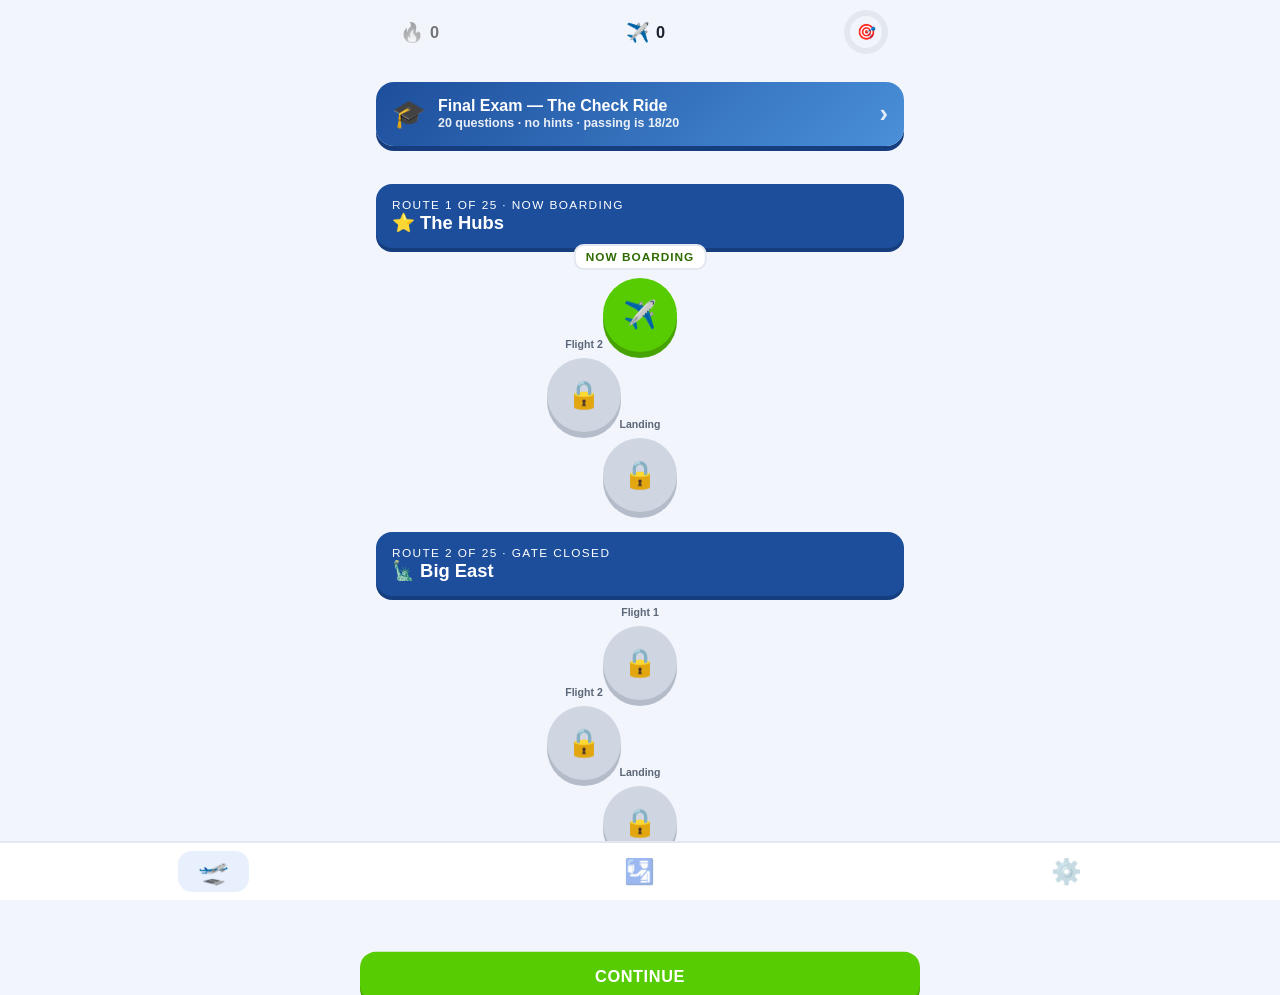
==== commit 696e3cb2: "Link the Final Exam from the app Add a Final Exam entry point in two places: a call-out card at the " ====
--- a/index.html
+++ b/index.html
@@ -28,6 +28,15 @@
         <div class="banner" id="risk-banner" hidden>
           <span>⏰</span><span id="risk-text">Your streak is waiting — land one flight today!</span>
         </div>
+
+        <a class="exam-cta" href="final-exam.html">
+          <span class="exam-cta-ico">🎓</span>
+          <span class="exam-cta-text">
+            <b>Final Exam — The Check Ride</b>
+            <small>20 questions · no hints · passing is 18/20</small>
+          </span>
+          <span class="exam-cta-arrow">›</span>
+        </a>
 
         <div id="path-container"><!-- units + nodes rendered by app.js --></div>
       </section>
@@ -108,6 +117,7 @@
             <span>🌦️ Weather Delay (streak shield)<br /><small class="muted" id="freeze-status"></small></span>
             <button class="btn blue" id="freeze-btn" style="padding:10px 12px; font-size:0.8rem">Buy · 200 ✈️</button>
           </div>
+          <div class="setting-row"><span>🎓 Final Exam<br /><small class="muted">The hardest 20-question check ride</small></span><a class="btn blue" href="final-exam.html" style="padding:10px 12px; font-size:0.8rem; text-decoration:none">Open</a></div>
           <div class="setting-row"><span>💾 Back up progress</span><button class="btn ghost" id="export-btn" style="padding:10px 12px; font-size:0.8rem">Export</button></div>
           <div class="setting-row"><span>📥 Restore progress</span><button class="btn ghost" id="import-btn" style="padding:10px 12px; font-size:0.8rem">Import</button></div>
           <input type="file" id="import-file" accept="application/json" hidden />
--- a/styles.css
+++ b/styles.css
@@ -18,7 +18,7 @@
   --bg: #f2f5fb;
   --card: #ffffff;
   --ink: #1a2230;
-  --muted: #6b7688;
+  --muted: #5b6678; /* darkened for AA contrast on the page bg */
   --line: #e2e7f0;
   --locked: #cfd6e2;
   --radius: 18px;
@@ -120,6 +120,30 @@
   align-items: center;
 }
 
+/* ---------- Final Exam call-out (path screen) ---------- */
+.exam-cta {
+  display: flex;
+  align-items: center;
+  gap: 12px;
+  margin: 4px 0 6px;
+  padding: 14px 16px;
+  border-radius: var(--radius);
+  background: linear-gradient(135deg, var(--blue), var(--sky));
+  color: #fff;
+  box-shadow: 0 5px 0 var(--blue-dark);
+  text-decoration: none;
+  transition: transform 0.08s, box-shadow 0.08s;
+}
+.exam-cta:active {
+  transform: translateY(3px);
+  box-shadow: 0 2px 0 var(--blue-dark);
+}
+.exam-cta-ico { font-size: 1.7rem; flex: none; }
+.exam-cta-text { flex: 1; display: flex; flex-direction: column; line-height: 1.25; }
+.exam-cta-text b { font-size: 1rem; }
+.exam-cta-text small { opacity: 0.9; font-size: 0.78rem; font-weight: 600; }
+.exam-cta-arrow { font-size: 1.6rem; font-weight: 800; opacity: 0.85; flex: none; }
+
 /* ---------- The flight path ---------- */
 .unit-header {
   margin-top: 18px;
@@ -130,7 +154,7 @@
   box-shadow: 0 4px 0 var(--blue-dark);
 }
 .unit-header.done { background: var(--gold); box-shadow: 0 4px 0 var(--gold-dark); color: #5b3f00; }
-.unit-header .kicker { font-size: 0.72rem; text-transform: uppercase; letter-spacing: 1.4px; opacity: 0.85; }
+.unit-header .kicker { font-size: 0.74rem; text-transform: uppercase; letter-spacing: 1.4px; }
 .unit-header .name { font-size: 1.15rem; font-weight: 800; }
 
 .path { display: flex; flex-direction: column; align-items: center; gap: 6px; padding: 10px 0 2px; }
@@ -162,10 +186,11 @@
 .node.review { background: var(--sky); box-shadow: 0 6px 0 #2f6cb0; }
 .node .stars {
   position: absolute;
-  bottom: -14px;
+  bottom: -16px;
   font-size: 0.72rem;
   letter-spacing: 1px;
-  text-shadow: 0 1px 2px rgba(0,0,0,0.25);
+  color: var(--gold-dark); /* stars sit on the page bg, not the node — must be dark */
+  text-shadow: none;
 }
 .node .node-label {
   position: absolute;
@@ -186,9 +211,9 @@
   left: 50%;
   transform: translateX(-50%);
   background: #fff;
-  color: var(--green);
+  color: #2e6b01; /* AA-contrast green on white */
   font-weight: 800;
-  font-size: 0.72rem;
+  font-size: 0.74rem;
   letter-spacing: 1px;
   border: 2px solid var(--line);
   border-radius: 10px;
@@ -229,7 +254,7 @@
   gap: 12px;
   padding-top: calc(12px + env(safe-area-inset-top, 0));
 }
-.quit-btn { background: none; border: none; font-size: 1.4rem; color: var(--muted); padding: 4px 8px; }
+.quit-btn { background: none; border: none; font-size: 1.4rem; color: var(--muted); padding: 10px 14px; min-width: 44px; min-height: 44px; }
 .lesson-bar { flex: 1; background: var(--line); border-radius: 999px; height: 14px; overflow: hidden; }
 .lesson-bar .fill {
   height: 100%;
@@ -563,3 +588,22 @@
 @media (prefers-reduced-motion: reduce) {
   *, *::before, *::after { animation: none !important; transition: none !important; }
 }
+
+
+/* correct-answer reveal inside the type-code slots */
+.type-box.correct {
+  border-color: var(--green);
+  background: var(--green-bg);
+  color: var(--green-dark);
+}
+
+/* room for the feedback footer so the revealed answer stays visible */
+#lesson-screen.fb-open { padding-bottom: 260px; }
+
+/* keyboard focus is visible everywhere */
+.opt:focus-visible, .btn:focus-visible, .node:focus-visible, .tab:focus-visible,
+.type-box:focus-visible, .stat-chip:focus-visible, .quit-btn:focus-visible {
+  outline: 3px solid var(--sky);
+  outline-offset: 2px;
+}
+.switch:focus-within .knob { outline: 3px solid var(--sky); outline-offset: 2px; }
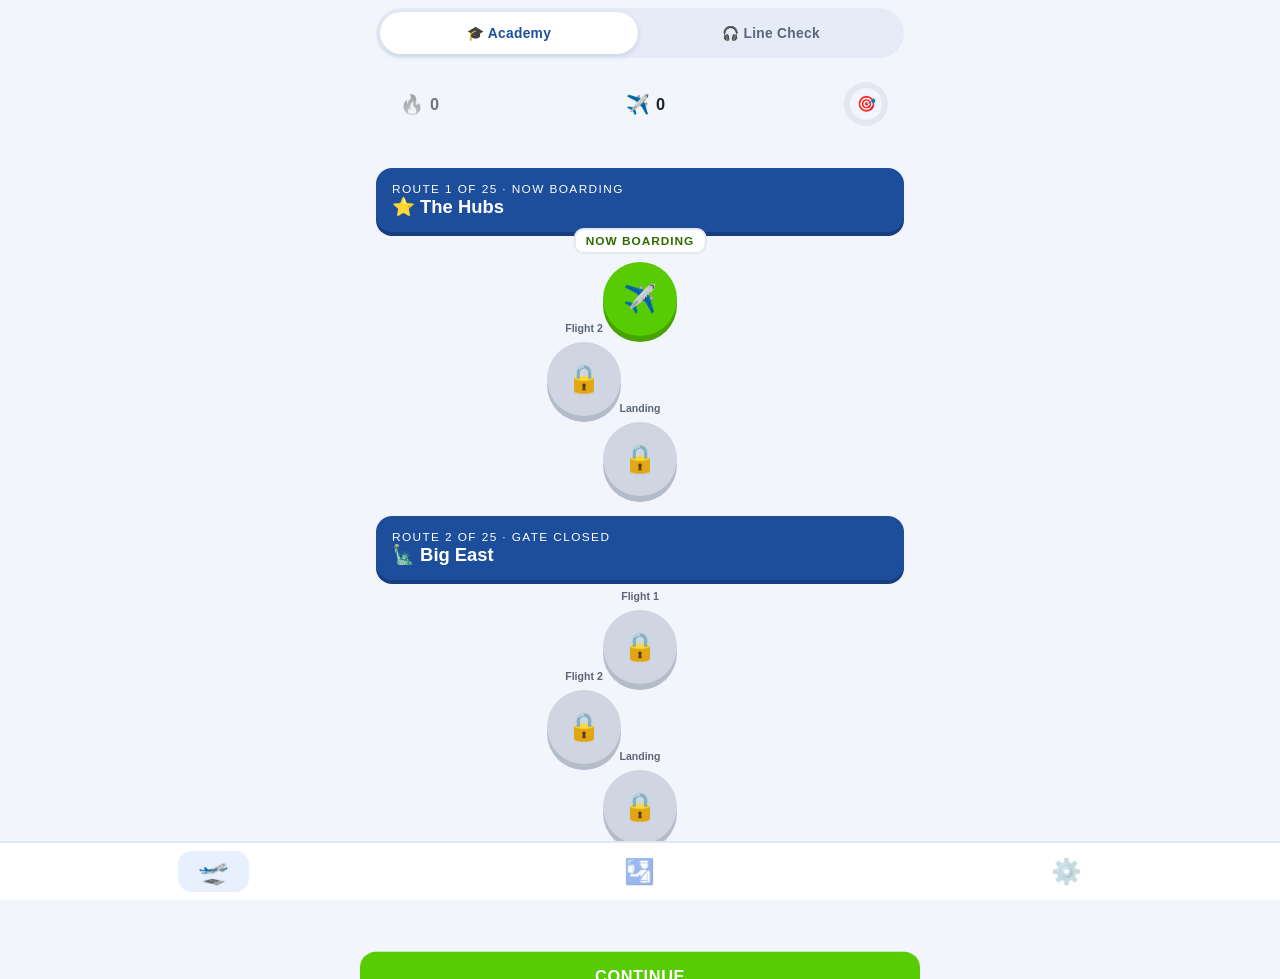
==== commit 943cb3b8: "Add Line Check — a second mode that trains recall, not recognition Academy mode teaches inside a fix" ====
--- a/index.html
+++ b/index.html
@@ -13,6 +13,11 @@
     <main id="app">
       <!-- ===== PATH (home) ===== -->
       <section id="path-screen" class="screen">
+        <!-- Mode switch: Academy teaches, Line Check checks. -->
+        <div class="mode-switch" role="group" aria-label="Game mode">
+          <button class="ms-btn active" data-mode="academy">🎓 Academy</button>
+          <button class="ms-btn" data-mode="linecheck">🎧 Line Check</button>
+        </div>
         <div class="topbar">
           <button class="stat-chip streak-chip" id="streak-chip" aria-label="Day streak">
             <span class="ico">🔥</span><span id="streak-num">0</span>
@@ -29,15 +34,6 @@
           <span>⏰</span><span id="risk-text">Your streak is waiting — land one flight today!</span>
         </div>
 
-        <a class="exam-cta" href="final-exam.html">
-          <span class="exam-cta-ico">🎓</span>
-          <span class="exam-cta-text">
-            <b>Final Exam — The Check Ride</b>
-            <small>20 questions · no hints · passing is 18/20</small>
-          </span>
-          <span class="exam-cta-arrow">›</span>
-        </a>
-
         <div id="path-container"><!-- units + nodes rendered by app.js --></div>
       </section>
 
@@ -88,6 +84,74 @@
         </div>
       </section>
 
+      <!-- ===== LINE CHECK: ops board (home) ===== -->
+      <section id="lc-home-screen" class="screen lc" hidden>
+        <div class="mode-switch dark" role="group" aria-label="Game mode">
+          <button class="ms-btn" data-mode="academy">🎓 Academy</button>
+          <button class="ms-btn active" data-mode="linecheck">🎧 Line Check</button>
+        </div>
+        <div class="lc-head">
+          <div class="lc-kicker">CHECK AIRMAN ON BOARD</div>
+          <h1 class="lc-title">Line Check</h1>
+          <p class="lc-sub">
+            No options. No letter tiles. No route to narrow it down — just the question,
+            the way someone would ask you at the gate.
+          </p>
+          <div class="lc-stats" id="lc-stats"></div>
+        </div>
+        <div class="lc-menu" id="lc-menu"><!-- round cards rendered by app.js --></div>
+      </section>
+
+      <!-- ===== LINE CHECK: the runner ===== -->
+      <section id="lc-screen" class="screen lc" hidden>
+        <div class="lc-top">
+          <button class="quit-btn" id="lc-quit" aria-label="Leave line check">✕</button>
+          <div class="lc-bar"><div class="fill" id="lc-fill"></div></div>
+          <div class="lc-meta" id="lc-meta"></div>
+        </div>
+        <div class="lc-stage" id="lc-stage"><!-- skinned prompt + answer, rendered by app.js --></div>
+      </section>
+
+      <!-- ===== LINE CHECK: debrief ===== -->
+      <section id="lc-report-screen" class="screen lc" hidden>
+        <div class="report">
+          <div class="rep-head">
+            <div class="rep-kicker">LINE CHECK REPORT</div>
+            <div class="rep-verdict" id="rep-verdict">SATISFACTORY</div>
+            <div class="rep-sub" id="rep-sub"></div>
+          </div>
+          <div class="rep-grid">
+            <div class="rep-stat"><div class="num" id="rep-score">0</div><div class="lbl">Correct</div></div>
+            <div class="rep-stat"><div class="num" id="rep-acc">0%</div><div class="lbl">Accuracy</div></div>
+            <div class="rep-stat"><div class="num" id="rep-miles">+0</div><div class="lbl">Miles</div></div>
+          </div>
+          <div class="rep-list" id="rep-list"></div>
+          <button class="btn" id="rep-again" style="width:100%">Run another</button>
+          <button class="btn ghost" id="rep-done" style="width:100%">Back to ops</button>
+        </div>
+      </section>
+
+      <!-- ===== LINE CHECK: hand-the-phone-over deck ===== -->
+      <section id="lc-cards-screen" class="screen lc" hidden>
+        <div class="lc-top">
+          <button class="quit-btn" id="cards-quit" aria-label="Put the deck away">✕</button>
+          <div class="lc-bar"><div class="fill" id="cards-fill"></div></div>
+          <div class="lc-meta" id="cards-meta"></div>
+        </div>
+        <div class="qcard-wrap">
+          <div class="qcard" id="qcard">
+            <div class="qcard-role">📱 HAND THE PHONE OVER — READ THIS OUT LOUD</div>
+            <div class="qcard-q" id="qcard-q"></div>
+            <div class="qcard-a" id="qcard-a" hidden></div>
+            <button class="btn ghost" id="qcard-reveal" style="width:100%">Reveal the answer</button>
+            <div class="qcard-grade" id="qcard-grade" hidden>
+              <button class="btn red" id="qcard-miss">✗ Missed it</button>
+              <button class="btn" id="qcard-got">✓ Nailed it</button>
+            </div>
+          </div>
+        </div>
+      </section>
+
       <!-- ===== PASSPORT ===== -->
       <section id="passport-screen" class="screen" hidden>
         <div class="passport-head">
@@ -110,6 +174,18 @@
             <label class="switch"><input type="checkbox" id="sound-toggle" /><span class="knob"></span></label>
           </div>
           <div class="setting-row">
+            <span>🎧 Line Check voice<br /><small class="muted" id="voice-status"></small></span>
+            <select id="voice-select" class="mini-select">
+              <option value="full">Speak &amp; listen</option>
+              <option value="prompts">Speak only</option>
+              <option value="off">Silent</option>
+            </select>
+          </div>
+          <div class="setting-row">
+            <span>🎲 Cold call on open<br /><small class="muted">One surprise question when you open the app</small></span>
+            <label class="switch"><input type="checkbox" id="coldopen-toggle" /><span class="knob"></span></label>
+          </div>
+          <div class="setting-row">
             <span>🎯 Daily goal (miles)</span>
             <input type="number" id="goal-input" min="10" max="500" step="10" />
           </div>
@@ -117,7 +193,6 @@
             <span>🌦️ Weather Delay (streak shield)<br /><small class="muted" id="freeze-status"></small></span>
             <button class="btn blue" id="freeze-btn" style="padding:10px 12px; font-size:0.8rem">Buy · 200 ✈️</button>
           </div>
-          <div class="setting-row"><span>🎓 Final Exam<br /><small class="muted">The hardest 20-question check ride</small></span><a class="btn blue" href="final-exam.html" style="padding:10px 12px; font-size:0.8rem; text-decoration:none">Open</a></div>
           <div class="setting-row"><span>💾 Back up progress</span><button class="btn ghost" id="export-btn" style="padding:10px 12px; font-size:0.8rem">Export</button></div>
           <div class="setting-row"><span>📥 Restore progress</span><button class="btn ghost" id="import-btn" style="padding:10px 12px; font-size:0.8rem">Import</button></div>
           <input type="file" id="import-file" accept="application/json" hidden />
@@ -159,6 +234,8 @@
     <script src="js/storage.js"></script>
     <script src="js/audio.js"></script>
     <script src="js/game.js"></script>
+    <script src="js/linecheck.js"></script>
+    <script src="js/voice.js"></script>
     <script src="js/app.js"></script>
   </body>
 </html>
--- a/styles.css
+++ b/styles.css
@@ -120,30 +120,6 @@
   align-items: center;
 }
 
-/* ---------- Final Exam call-out (path screen) ---------- */
-.exam-cta {
-  display: flex;
-  align-items: center;
-  gap: 12px;
-  margin: 4px 0 6px;
-  padding: 14px 16px;
-  border-radius: var(--radius);
-  background: linear-gradient(135deg, var(--blue), var(--sky));
-  color: #fff;
-  box-shadow: 0 5px 0 var(--blue-dark);
-  text-decoration: none;
-  transition: transform 0.08s, box-shadow 0.08s;
-}
-.exam-cta:active {
-  transform: translateY(3px);
-  box-shadow: 0 2px 0 var(--blue-dark);
-}
-.exam-cta-ico { font-size: 1.7rem; flex: none; }
-.exam-cta-text { flex: 1; display: flex; flex-direction: column; line-height: 1.25; }
-.exam-cta-text b { font-size: 1rem; }
-.exam-cta-text small { opacity: 0.9; font-size: 0.78rem; font-weight: 600; }
-.exam-cta-arrow { font-size: 1.6rem; font-weight: 800; opacity: 0.85; flex: none; }
-
 /* ---------- The flight path ---------- */
 .unit-header {
   margin-top: 18px;
@@ -607,3 +583,306 @@
   outline-offset: 2px;
 }
 .switch:focus-within .knob { outline: 3px solid var(--sky); outline-offset: 2px; }
+
+/* ============================================================
+   LINE CHECK MODE
+   A deliberately different world: dark crew-ops chrome, no
+   option buttons anywhere, and a prompt card that changes its
+   skin every question so the LAYOUT never becomes the cue.
+   ============================================================ */
+
+/* Line Check palette: ops-room navy + a departure-board amber. */
+:root { --ops: #0d1522; --amber: #ffc247; }
+
+/* ---------- Mode switch ---------- */
+.mode-switch {
+  display: flex;
+  gap: 4px;
+  padding: 4px;
+  margin: calc(8px + env(safe-area-inset-top, 0)) auto 0;
+  width: 100%;
+  max-width: 560px;
+  background: #e6ecf7;
+  border-radius: 999px;
+}
+.mode-switch.dark { background: rgba(255, 255, 255, 0.08); }
+.ms-btn {
+  flex: 1;
+  border: none;
+  background: none;
+  border-radius: 999px;
+  padding: 10px 8px;
+  font-size: 0.86rem;
+  font-weight: 800;
+  letter-spacing: 0.3px;
+  color: var(--muted);
+  min-height: 42px;
+  transition: background 0.15s ease, color 0.15s ease;
+}
+.mode-switch.dark .ms-btn { color: #9fb3d0; }
+.ms-btn.active { background: var(--card); color: var(--blue); box-shadow: 0 2px 6px rgba(10, 49, 97, 0.14); }
+.mode-switch.dark .ms-btn.active { background: var(--amber); color: #10151f; box-shadow: none; }
+
+/* Dark chrome takes over the whole page while Line Check is on screen. */
+body.lc-mode {
+  background: var(--ops);
+  color: #e8eefb;
+}
+body.lc-mode .tabbar { background: #121a29; border-top-color: #223149; }
+body.lc-mode .tab.active { background: #1e2b41; }
+body.lc-mode .muted { color: #93a4bf; }
+body.lc-mode .btn.ghost { background: transparent; color: var(--amber); border-color: #33445f; box-shadow: 0 4px 0 #22304a; }
+body.lc-mode .quit-btn { color: #8ea3c2; }
+
+/* ---------- Ops board (Line Check home) ---------- */
+.lc-head { padding: 18px 2px 2px; }
+.lc-kicker { font-size: 0.72rem; letter-spacing: 2.4px; font-weight: 800; color: var(--amber); }
+.lc-title { font-size: 2.1rem; margin: 4px 0 8px; letter-spacing: -0.5px; }
+.lc-sub { margin: 0; color: #9fb3d0; font-size: 0.95rem; line-height: 1.45; }
+.lc-stats {
+  display: flex;
+  gap: 8px;
+  flex-wrap: wrap;
+  margin-top: 14px;
+}
+.lc-stats .pill {
+  background: #162032;
+  border: 1px solid #26344c;
+  border-radius: 999px;
+  padding: 7px 12px;
+  font-size: 0.8rem;
+  font-weight: 700;
+  color: #cfdcf2;
+}
+.lc-menu { display: flex; flex-direction: column; gap: 12px; margin-top: 6px; }
+.lc-card {
+  display: flex;
+  align-items: center;
+  gap: 14px;
+  width: 100%;
+  text-align: left;
+  background: #162032;
+  border: 1px solid #26344c;
+  border-left: 5px solid var(--amber);
+  border-radius: 16px;
+  padding: 16px;
+  color: #e8eefb;
+  transition: transform 0.07s ease, border-color 0.15s ease;
+}
+.lc-card:active { transform: translateY(2px); }
+.lc-card.dim { opacity: 0.5; }
+.lc-card .ico { font-size: 1.7rem; line-height: 1; }
+.lc-card .body { flex: 1; display: flex; flex-direction: column; }
+.lc-card .name { font-weight: 800; font-size: 1.02rem; }
+.lc-card .desc { font-size: 0.84rem; color: #9fb3d0; margin-top: 3px; line-height: 1.35; }
+.lc-card .go { color: var(--amber); font-size: 1.3rem; }
+
+/* ---------- Runner chrome ---------- */
+.lc-top {
+  display: flex;
+  align-items: center;
+  gap: 12px;
+  padding-top: calc(12px + env(safe-area-inset-top, 0));
+}
+.lc-bar { flex: 1; background: #22304a; border-radius: 999px; height: 10px; overflow: hidden; }
+.lc-bar .fill {
+  height: 100%;
+  width: 0%;
+  border-radius: 999px;
+  background: var(--amber);
+  transition: width 0.35s cubic-bezier(0.22, 1, 0.36, 1);
+}
+.lc-meta { font-size: 0.82rem; font-weight: 800; color: #9fb3d0; min-width: 54px; text-align: right; }
+.lc-meta.hot { color: var(--red); }
+.lc-stage { display: flex; flex-direction: column; gap: 16px; padding-top: 10px; }
+
+/* ---------- Prompt skins (one is picked at random per question) ---------- */
+.skin {
+  border-radius: 16px;
+  padding: 22px 18px;
+  font-size: 1.22rem;
+  font-weight: 700;
+  line-height: 1.45;
+  min-height: 120px;
+  display: flex;
+  flex-direction: column;
+  justify-content: center;
+  gap: 10px;
+  animation: skin-in 0.22s ease;
+}
+@keyframes skin-in { from { opacity: 0; transform: translateY(6px); } to { opacity: 1; transform: none; } }
+.skin .tag-line { font-size: 0.68rem; letter-spacing: 2px; font-weight: 800; opacity: 0.75; }
+.skin.left { text-align: left; }
+.skin.center { text-align: center; }
+
+/* plain: black text on a white card, like a flashcard someone hands you */
+.skin-plain { background: #fff; color: #10151f; }
+/* index card: ruled paper */
+.skin-note {
+  background: repeating-linear-gradient(#fffdf5, #fffdf5 27px, #dfe6f2 28px);
+  color: #10151f;
+  border-left: 4px solid #ff8f8f;
+}
+/* bag tag: airline yellow */
+.skin-tag { background: #ffd84d; color: #221a00; border: 2px dashed #7a6200; }
+/* departure board: amber on black, monospace */
+.skin-board {
+  background: #05070c;
+  color: #ffc247;
+  border: 1px solid #2a2f3c;
+  font-family: ui-monospace, "SF Mono", Menlo, Consolas, monospace;
+  letter-spacing: 0.5px;
+}
+/* PA: the cabin speaker */
+.skin-pa { background: linear-gradient(160deg, #1d4e9c, #0a3161); color: #fff; }
+/* boarding pass strip */
+.skin-pass { background: #fff; color: #10151f; border-top: 6px solid var(--blue); border-bottom: 6px dotted #c9d4e6; }
+/* text only — no card at all, the least scaffolded of them */
+.skin-bare { background: none; color: #e8eefb; padding: 10px 2px; font-size: 1.35rem; }
+
+/* ---------- Answering ---------- */
+.lc-answer { display: flex; flex-direction: column; gap: 10px; }
+.lc-input {
+  width: 100%;
+  background: #101a2b;
+  border: 2px solid #2c3d59;
+  border-radius: 14px;
+  color: #fff;
+  font-size: 1.25rem;
+  font-weight: 800;
+  padding: 15px 16px;
+  font-family: inherit;
+}
+.lc-input:focus { outline: none; border-color: var(--amber); }
+.lc-input::placeholder { color: #5d7092; font-weight: 600; }
+.lc-input.code { text-transform: uppercase; letter-spacing: 10px; text-align: center; font-size: 1.7rem; }
+.lc-input.ok { border-color: var(--green); }
+.lc-input.bad { border-color: var(--red); }
+.lc-row { display: flex; gap: 10px; align-items: stretch; }
+.lc-row .btn { flex: 1; }
+.mic-btn {
+  width: 62px;
+  border-radius: 14px;
+  border: 2px solid #2c3d59;
+  background: #101a2b;
+  color: var(--amber);
+  font-size: 1.4rem;
+}
+.mic-btn.listening {
+  border-color: var(--red);
+  color: #fff;
+  background: var(--red);
+  animation: mic-pulse 1.1s ease-in-out infinite;
+}
+@keyframes mic-pulse { 0%, 100% { box-shadow: 0 0 0 0 rgba(255, 75, 75, 0.55); } 50% { box-shadow: 0 0 0 12px rgba(255, 75, 75, 0); } }
+.lc-heard { font-size: 0.85rem; color: #9fb3d0; min-height: 18px; font-weight: 600; }
+.replay-btn {
+  align-self: flex-start;
+  background: none;
+  border: none;
+  color: var(--amber);
+  font-weight: 800;
+  font-size: 0.85rem;
+  padding: 8px 2px;
+  min-height: 40px;
+}
+
+/* free-recall chips */
+.chips { display: flex; flex-wrap: wrap; gap: 8px; }
+.chip {
+  background: #1c2942;
+  border: 1px solid #33455f;
+  border-radius: 999px;
+  padding: 8px 12px;
+  font-weight: 800;
+  font-size: 0.9rem;
+  color: #e8eefb;
+}
+.chip.ok { background: rgba(88, 204, 2, 0.18); border-color: var(--green); color: #b6f08a; }
+.chip.bad { background: rgba(255, 75, 75, 0.16); border-color: var(--red); color: #ffb3b3; }
+.chip .x { opacity: 0.6; margin-left: 6px; }
+
+/* trip-sheet legs */
+.legs { display: flex; flex-direction: column; gap: 10px; }
+.leg { display: flex; align-items: center; gap: 10px; }
+.leg .n { font-size: 0.8rem; font-weight: 800; color: #9fb3d0; min-width: 74px; }
+.leg .lc-input { flex: 1; }
+
+/* ---------- Inline feedback (no sliding footer here — different on purpose) ---------- */
+.lc-fb {
+  border-radius: 14px;
+  padding: 14px 16px;
+  font-weight: 700;
+  line-height: 1.4;
+  animation: skin-in 0.18s ease;
+}
+.lc-fb.good { background: rgba(88, 204, 2, 0.16); border: 1px solid var(--green); color: #e0ffc6; }
+.lc-fb.bad { background: rgba(255, 75, 75, 0.15); border: 1px solid var(--red); color: #ffdada; }
+.lc-fb.warn { background: rgba(255, 194, 71, 0.13); border: 1px solid var(--amber); color: #ffe0a3; }
+.lc-fb .big { font-size: 1.05rem; font-weight: 800; display: block; margin-bottom: 4px; }
+.lc-fb .hint { font-weight: 600; font-size: 0.88rem; opacity: 0.9; display: block; margin-top: 6px; }
+
+/* ---------- Report ---------- */
+.report { display: flex; flex-direction: column; gap: 14px; padding-top: calc(18px + env(safe-area-inset-top, 0)); }
+.rep-head { text-align: center; }
+.rep-kicker { font-size: 0.72rem; letter-spacing: 2.4px; font-weight: 800; color: var(--amber); }
+.rep-verdict { font-size: 1.9rem; font-weight: 900; letter-spacing: -0.5px; margin-top: 6px; }
+.rep-sub { color: #9fb3d0; font-size: 0.92rem; margin-top: 4px; }
+.rep-grid { display: flex; gap: 10px; }
+.rep-stat { flex: 1; background: #162032; border: 1px solid #26344c; border-radius: 14px; padding: 14px 6px; text-align: center; }
+.rep-stat .num { font-size: 1.5rem; font-weight: 900; }
+.rep-stat .lbl { font-size: 0.72rem; letter-spacing: 1px; color: #9fb3d0; text-transform: uppercase; margin-top: 2px; }
+.rep-list { display: flex; flex-direction: column; gap: 8px; }
+.rep-row {
+  display: flex;
+  gap: 10px;
+  align-items: center;
+  background: #131c2c;
+  border: 1px solid #22304a;
+  border-radius: 12px;
+  padding: 11px 13px;
+  font-size: 0.92rem;
+}
+.rep-row .mark { font-size: 1rem; }
+.rep-row.miss { border-color: #4a2530; background: #1d1420; }
+.rep-row .code { font-weight: 900; letter-spacing: 1px; }
+.rep-row .city { color: #9fb3d0; }
+
+/* ---------- Quiz-me deck ---------- */
+.qcard-wrap { display: flex; flex: 1; align-items: center; padding: 10px 0 20px; }
+.qcard {
+  width: 100%;
+  background: #fff;
+  color: #10151f;
+  border-radius: 22px;
+  padding: 24px 20px;
+  display: flex;
+  flex-direction: column;
+  gap: 16px;
+  box-shadow: 0 18px 40px rgba(0, 0, 0, 0.35);
+}
+.qcard-role { font-size: 0.7rem; letter-spacing: 1.8px; font-weight: 800; color: var(--blue); text-align: center; }
+.qcard-q { font-size: 1.6rem; font-weight: 800; line-height: 1.3; text-align: center; padding: 12px 0; }
+.qcard-a {
+  font-size: 1.35rem;
+  font-weight: 900;
+  text-align: center;
+  color: var(--green-dark);
+  background: var(--green-bg);
+  border-radius: 14px;
+  padding: 14px;
+}
+.qcard-grade { display: flex; gap: 10px; }
+.qcard-grade .btn { flex: 1; }
+
+/* ---------- Settings extras ---------- */
+.mini-select {
+  font-family: inherit;
+  font-size: 0.85rem;
+  font-weight: 700;
+  padding: 10px 12px;
+  border-radius: 12px;
+  border: 2px solid var(--line);
+  background: var(--card);
+  color: var(--ink);
+}
